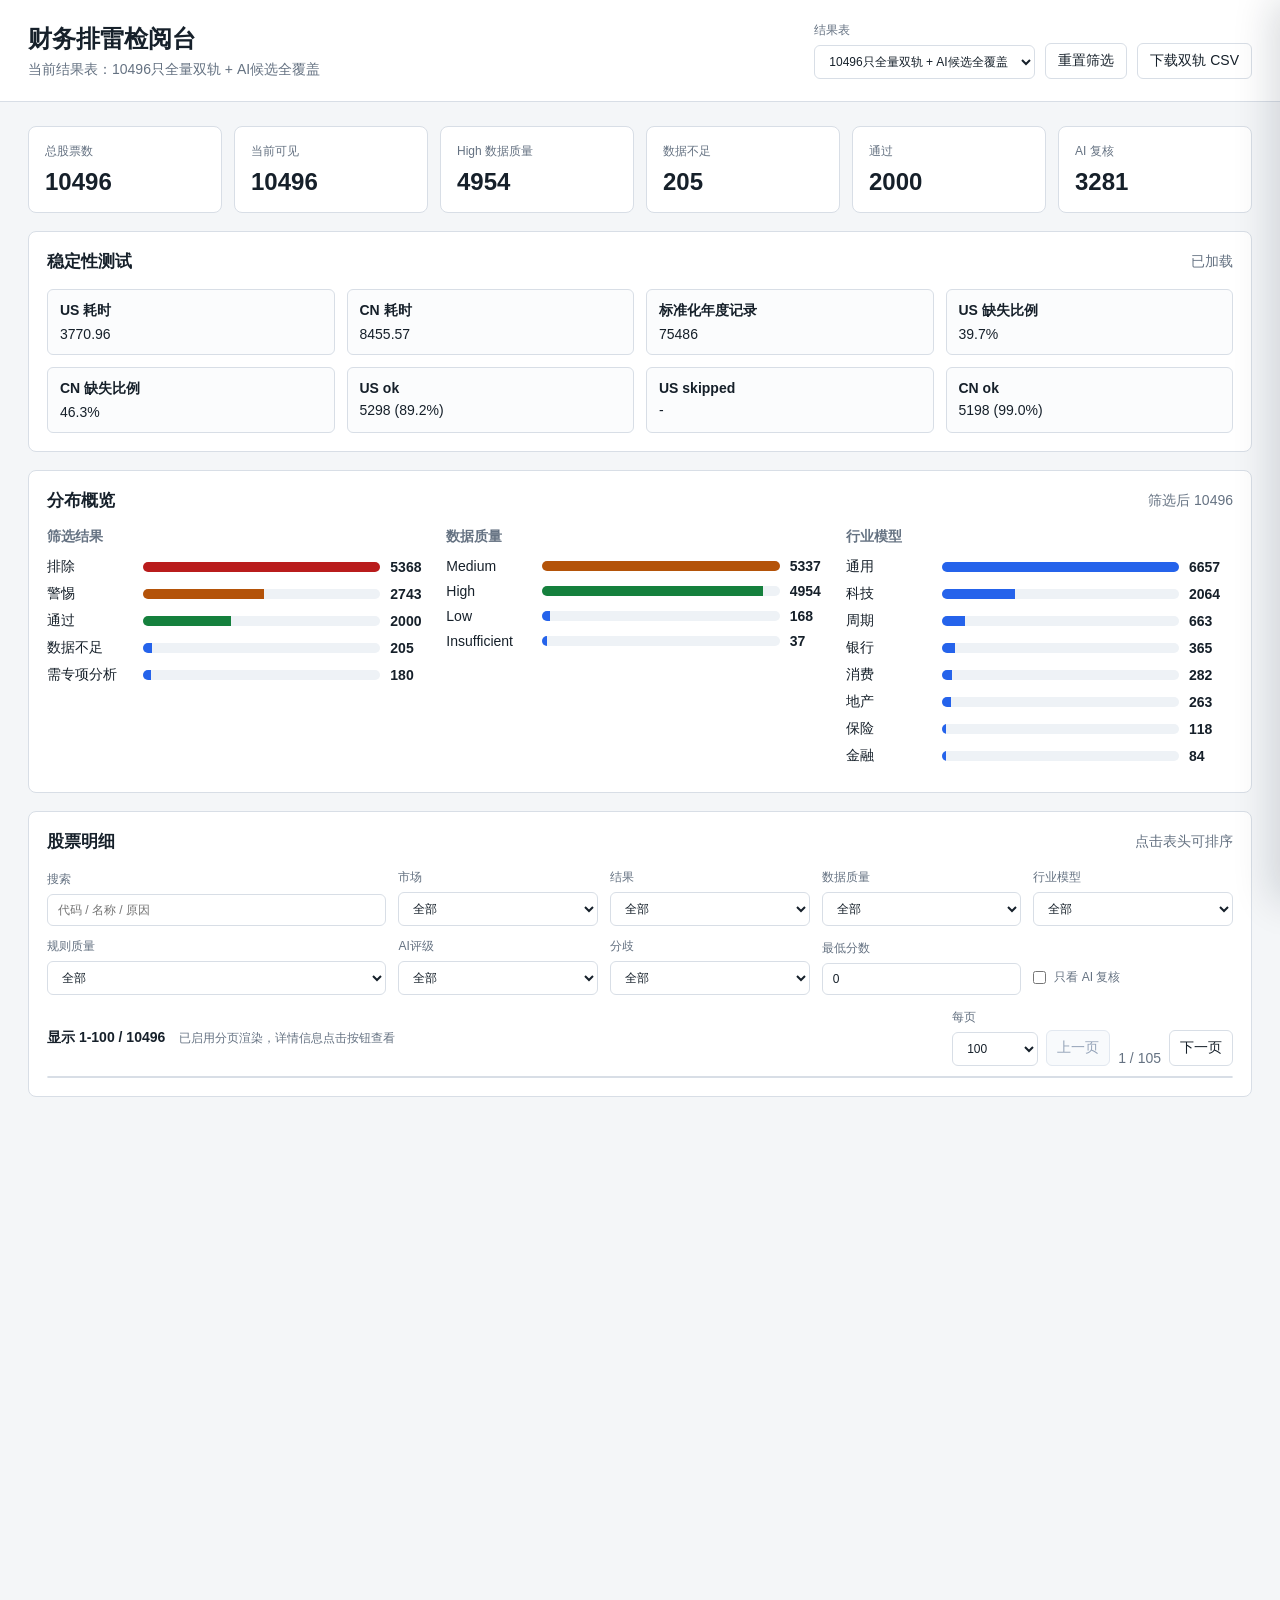
==== public/index.html @ 2f00b743 "Prepare static GitHub Pages dashboard" ====
﻿<!doctype html>
<html lang="zh-CN">
  <head>
    <meta charset="utf-8" />
    <meta name="viewport" content="width=device-width, initial-scale=1" />
    <title>财务排雷检阅台</title>
    <link rel="stylesheet" href="./styles.css" />
  </head>
  <body>
    <header class="topbar">
      <div>
        <h1>财务排雷检阅台</h1>
        <p id="subtitle">优先读取 data/screening/dual_track_investable_all_ai_quality_all.csv；找不到时回退到小样本结果</p>
      </div>
      <div class="actions">
        <label class="dataset-picker">
          结果表
          <select id="datasetSelect"></select>
        </label>
        <button id="resetFilters" type="button">重置筛选</button>
        <a id="downloadCsv" href="./data/screening/dual_track_investable_all_ai_quality_all.csv" download>下载双轨 CSV</a>
      </div>
    </header>

    <main>
      <section class="summary-grid" id="summaryCards"></section>

      <section class="panel">
        <div class="panel-head">
          <h2>稳定性测试</h2>
          <span id="reportStatus">加载中</span>
        </div>
        <div class="report-grid" id="reportGrid"></div>
      </section>

      <section class="panel">
        <div class="panel-head">
          <h2>分布概览</h2>
          <span id="visibleCount"></span>
        </div>
        <div class="charts">
          <div>
            <h3>筛选结果</h3>
            <div id="resultBars" class="bars"></div>
          </div>
          <div>
            <h3>数据质量</h3>
            <div id="qualityBars" class="bars"></div>
          </div>
          <div>
            <h3>行业模型</h3>
            <div id="industryBars" class="bars"></div>
          </div>
        </div>
      </section>

      <section class="panel">
        <div class="panel-head">
          <h2>股票明细</h2>
          <span>点击表头可排序</span>
        </div>
        <div class="filters">
          <label>
            搜索
            <input id="searchInput" type="search" placeholder="代码 / 名称 / 原因" />
          </label>
          <label>
            市场
            <select id="marketFilter"></select>
          </label>
          <label>
            结果
            <select id="resultFilter"></select>
          </label>
          <label>
            数据质量
            <select id="qualityFilter"></select>
          </label>
          <label>
            行业模型
            <select id="industryFilter"></select>
          </label>
          <label>
            规则质量
            <select id="ruleQualityFilter"></select>
          </label>
          <label>
            AI评级
            <select id="aiRatingFilter"></select>
          </label>
          <label>
            分歧
            <select id="disagreementFilter"></select>
          </label>
          <label>
            最低分数
            <input id="minScore" type="number" min="0" max="100" value="0" />
          </label>
          <label class="checkbox-filter">
            <input id="aiOnlyFilter" type="checkbox" />
            只看 AI 复核
          </label>
        </div>
        <div id="traitStatus" class="trait-status" hidden>
          <span id="traitStatusText"></span>
          <button id="clearTraitFilter" type="button">清除特质检索</button>
        </div>
        <div class="table-toolbar">
          <div>
            <strong id="tableRange">-</strong>
            <span id="renderHint"></span>
          </div>
          <div class="pager">
            <label>
              每页
              <select id="pageSizeSelect">
                <option value="50">50</option>
                <option value="100" selected>100</option>
                <option value="200">200</option>
                <option value="500">500</option>
              </select>
            </label>
            <button id="prevPage" type="button">上一页</button>
            <span id="pageStatus">1 / 1</span>
            <button id="nextPage" type="button">下一页</button>
          </div>
        </div>
        <div class="table-wrap" id="tableWrap">
          <table id="resultsTable">
            <thead></thead>
            <tbody></tbody>
          </table>
        </div>
      </section>
    </main>

    <div id="detailOverlay" class="detail-overlay"></div>
    <aside id="detailDrawer" class="detail-drawer" aria-hidden="true">
      <div class="drawer-head">
        <div>
          <h2>股票详情</h2>
          <p>规则排雷、规则质量与 AI 评估</p>
        </div>
        <button id="detailClose" type="button">关闭</button>
      </div>
      <div id="detailContent" class="detail-content"></div>
    </aside>

    <script src="./app.js"></script>
  </body>
</html>
---- public/styles.css ----
:root {
  --bg: #f4f6f8;
  --panel: #ffffff;
  --ink: #16202a;
  --muted: #657282;
  --line: #d8dee6;
  --accent: #0f766e;
  --accent-2: #2563eb;
  --danger: #b91c1c;
  --warn: #b45309;
  --ok: #15803d;
  --insufficient: #6b7280;
}

* {
  box-sizing: border-box;
}

body {
  margin: 0;
  background: var(--bg);
  color: var(--ink);
  font-family: "Microsoft YaHei", "Segoe UI", Arial, sans-serif;
  font-size: 14px;
}

.topbar {
  display: flex;
  align-items: center;
  justify-content: space-between;
  gap: 24px;
  padding: 22px 28px;
  border-bottom: 1px solid var(--line);
  background: var(--panel);
  position: sticky;
  top: 0;
  z-index: 3;
}

h1,
h2,
h3,
p {
  margin: 0;
}

h1 {
  font-size: 24px;
  font-weight: 700;
}

h2 {
  font-size: 17px;
}

h3 {
  font-size: 14px;
  color: var(--muted);
  margin-bottom: 12px;
}

#subtitle {
  margin-top: 6px;
  color: var(--muted);
}

.actions {
  display: flex;
  align-items: end;
  gap: 10px;
  flex-wrap: wrap;
}

.dataset-picker {
  min-width: 220px;
}

button,
a {
  border: 1px solid var(--line);
  background: #fff;
  color: var(--ink);
  padding: 8px 12px;
  border-radius: 6px;
  text-decoration: none;
  cursor: pointer;
  font: inherit;
}

button:hover,
a:hover {
  border-color: var(--accent);
  color: var(--accent);
}

main {
  padding: 24px 28px 40px;
}

.summary-grid,
.report-grid,
.charts,
.filters {
  display: grid;
  gap: 12px;
}

.summary-grid {
  grid-template-columns: repeat(6, minmax(140px, 1fr));
  margin-bottom: 18px;
}

.card,
.panel {
  background: var(--panel);
  border: 1px solid var(--line);
  border-radius: 8px;
}

.card {
  padding: 16px;
}

.card .label {
  color: var(--muted);
  font-size: 12px;
}

.card .value {
  font-size: 24px;
  font-weight: 750;
  margin-top: 8px;
}

.panel {
  margin-top: 18px;
  padding: 18px;
}

.load-error {
  max-width: 760px;
  margin: 32px auto;
}

.load-error p {
  margin-top: 10px;
  color: var(--muted);
  line-height: 1.7;
}

.load-error pre {
  margin: 14px 0 0;
  padding: 12px;
  border-radius: 6px;
  background: #0f172a;
  color: #e2e8f0;
  overflow: auto;
}

.panel-head {
  display: flex;
  justify-content: space-between;
  align-items: center;
  gap: 12px;
  margin-bottom: 16px;
  color: var(--muted);
}

.panel-head h2 {
  color: var(--ink);
}

.report-grid {
  grid-template-columns: repeat(4, minmax(160px, 1fr));
}

.report-item {
  border: 1px solid var(--line);
  border-radius: 6px;
  padding: 12px;
  background: #fbfcfd;
}

.report-item strong {
  display: block;
  margin-bottom: 6px;
}

.charts {
  grid-template-columns: 1fr 1fr 1fr;
}

.bar-row {
  display: grid;
  grid-template-columns: 86px 1fr 44px;
  align-items: center;
  gap: 10px;
  margin: 9px 0;
}

.bar-track {
  height: 10px;
  background: #eef2f6;
  border-radius: 999px;
  overflow: hidden;
}

.bar-fill {
  height: 100%;
  width: 0;
  background: var(--accent-2);
}

.filters {
  grid-template-columns: minmax(240px, 1.7fr) repeat(4, minmax(132px, 1fr));
  align-items: end;
  margin-bottom: 14px;
}

label {
  display: grid;
  gap: 6px;
  color: var(--muted);
  font-size: 12px;
  min-width: 0;
  white-space: nowrap;
}

input,
select {
  width: 100%;
  border: 1px solid var(--line);
  border-radius: 6px;
  padding: 8px 10px;
  font: inherit;
  color: var(--ink);
  background: #fff;
}

.checkbox-filter {
  align-content: end;
  display: flex;
  align-items: center;
  gap: 8px;
  min-height: 36px;
}

.checkbox-filter input {
  width: auto;
  margin: 0;
}

.trait-status {
  display: flex;
  align-items: center;
  gap: 10px;
  margin: 0 0 14px;
  padding: 10px 12px;
  border: 1px solid #b7d6d2;
  border-radius: 6px;
  background: #f4fbfa;
  color: var(--accent);
}

.trait-status[hidden] {
  display: none;
}

.trait-status button {
  padding: 5px 8px;
  font-size: 12px;
}

.table-wrap {
  overflow: auto;
  border: 1px solid var(--line);
  border-radius: 8px;
  max-height: 66vh;
  background: #fff;
  content-visibility: auto;
  contain-intrinsic-size: 900px;
}

.table-toolbar {
  display: flex;
  justify-content: space-between;
  align-items: center;
  gap: 12px;
  margin: 4px 0 10px;
  color: var(--muted);
}

.table-toolbar strong {
  color: var(--ink);
}

#renderHint {
  margin-left: 10px;
  font-size: 12px;
}

.pager {
  display: flex;
  align-items: end;
  gap: 8px;
}

.pager label {
  min-width: 86px;
}

.pager button {
  padding: 8px 10px;
}

.pager button:disabled {
  cursor: not-allowed;
  color: #94a3b8;
  border-color: #e2e8f0;
  background: #f8fafc;
}

table {
  width: 100%;
  border-collapse: collapse;
  min-width: 1500px;
  background: #fff;
}

th,
td {
  border-bottom: 1px solid var(--line);
  padding: 7px 10px;
  text-align: left;
  vertical-align: middle;
  white-space: nowrap;
}

tbody tr:hover {
  background: #f8fafc;
}

th {
  position: sticky;
  top: 0;
  z-index: 2;
  background: #eef3f7;
  color: #334155;
  cursor: pointer;
  user-select: none;
}

.pill {
  display: inline-block;
  border-radius: 999px;
  padding: 3px 8px;
  font-weight: 700;
  font-size: 12px;
}

.pill.pass {
  color: var(--ok);
  background: #dcfce7;
}

.pill.track {
  color: var(--accent-2);
  background: #dbeafe;
}

.pill.warn {
  color: var(--warn);
  background: #fef3c7;
}

.pill.exclude {
  color: var(--danger);
  background: #fee2e2;
}

.pill.special,
.pill.insufficient {
  color: var(--insufficient);
  background: #e5e7eb;
}

.detail-button {
  padding: 5px 9px;
  border-radius: 6px;
  color: var(--accent);
  border-color: #b7d6d2;
  background: #f4fbfa;
  font-size: 12px;
}

.detail-actions {
  display: flex;
  flex-wrap: wrap;
  gap: 8px;
}

.detail-action {
  padding: 6px 9px;
  border-color: #cbd5e1;
  background: #ffffff;
  font-size: 12px;
}

.detail-action:hover {
  border-color: var(--accent);
  color: var(--accent);
}

.detail-overlay {
  position: fixed;
  inset: 0;
  background: rgba(15, 23, 42, 0.22);
  z-index: 8;
  opacity: 0;
  pointer-events: none;
  transition: opacity 0.16s ease;
}

.detail-drawer {
  position: fixed;
  top: 0;
  right: 0;
  width: min(560px, 92vw);
  height: 100vh;
  background: var(--panel);
  border-left: 1px solid var(--line);
  box-shadow: -18px 0 38px rgba(15, 23, 42, 0.16);
  z-index: 9;
  transform: translateX(102%);
  transition: transform 0.18s ease;
  display: flex;
  flex-direction: column;
}

.drawer-open .detail-overlay {
  opacity: 1;
  pointer-events: auto;
}

.drawer-open .detail-drawer {
  transform: translateX(0);
}

.drawer-open #detailOverlay {
  display: block;
}

.drawer-head {
  display: flex;
  align-items: center;
  justify-content: space-between;
  gap: 16px;
  padding: 18px 20px;
  border-bottom: 1px solid var(--line);
}

.drawer-head p,
.detail-title p {
  color: var(--muted);
  margin-top: 4px;
}

.detail-content {
  overflow: auto;
  padding: 18px 20px 28px;
}

.detail-title {
  display: flex;
  justify-content: space-between;
  gap: 14px;
  align-items: flex-start;
  margin-bottom: 16px;
}

.detail-badges {
  display: flex;
  flex-wrap: wrap;
  gap: 6px;
  justify-content: flex-end;
}

.detail-section {
  border-top: 1px solid var(--line);
  padding-top: 14px;
  margin-top: 14px;
}

.detail-section h3 {
  color: var(--ink);
  margin-bottom: 10px;
}

.detail-grid {
  display: grid;
  grid-template-columns: 1fr 1fr;
  gap: 8px;
}

.detail-item {
  border: 1px solid var(--line);
  border-radius: 6px;
  padding: 8px 10px;
  background: #fbfcfd;
}

.detail-item span {
  display: block;
  color: var(--muted);
  font-size: 12px;
  margin-bottom: 4px;
}

.detail-item strong {
  font-size: 13px;
}

.detail-text {
  margin-top: 10px;
  padding: 10px 12px;
  border: 1px solid var(--line);
  border-radius: 6px;
  background: #fbfcfd;
}

.detail-text h4 {
  margin: 0 0 6px;
  font-size: 13px;
}

.detail-text p {
  margin: 0;
  line-height: 1.65;
  white-space: pre-wrap;
}

@media (max-width: 1100px) {
  .summary-grid,
  .charts,
  .report-grid,
  .filters {
    grid-template-columns: 1fr 1fr;
  }
}

@media (max-width: 720px) {
  .topbar {
    align-items: flex-start;
    flex-direction: column;
  }

  main {
    padding: 16px;
  }

  .summary-grid,
  .charts,
  .report-grid,
  .filters {
    grid-template-columns: 1fr;
  }
}
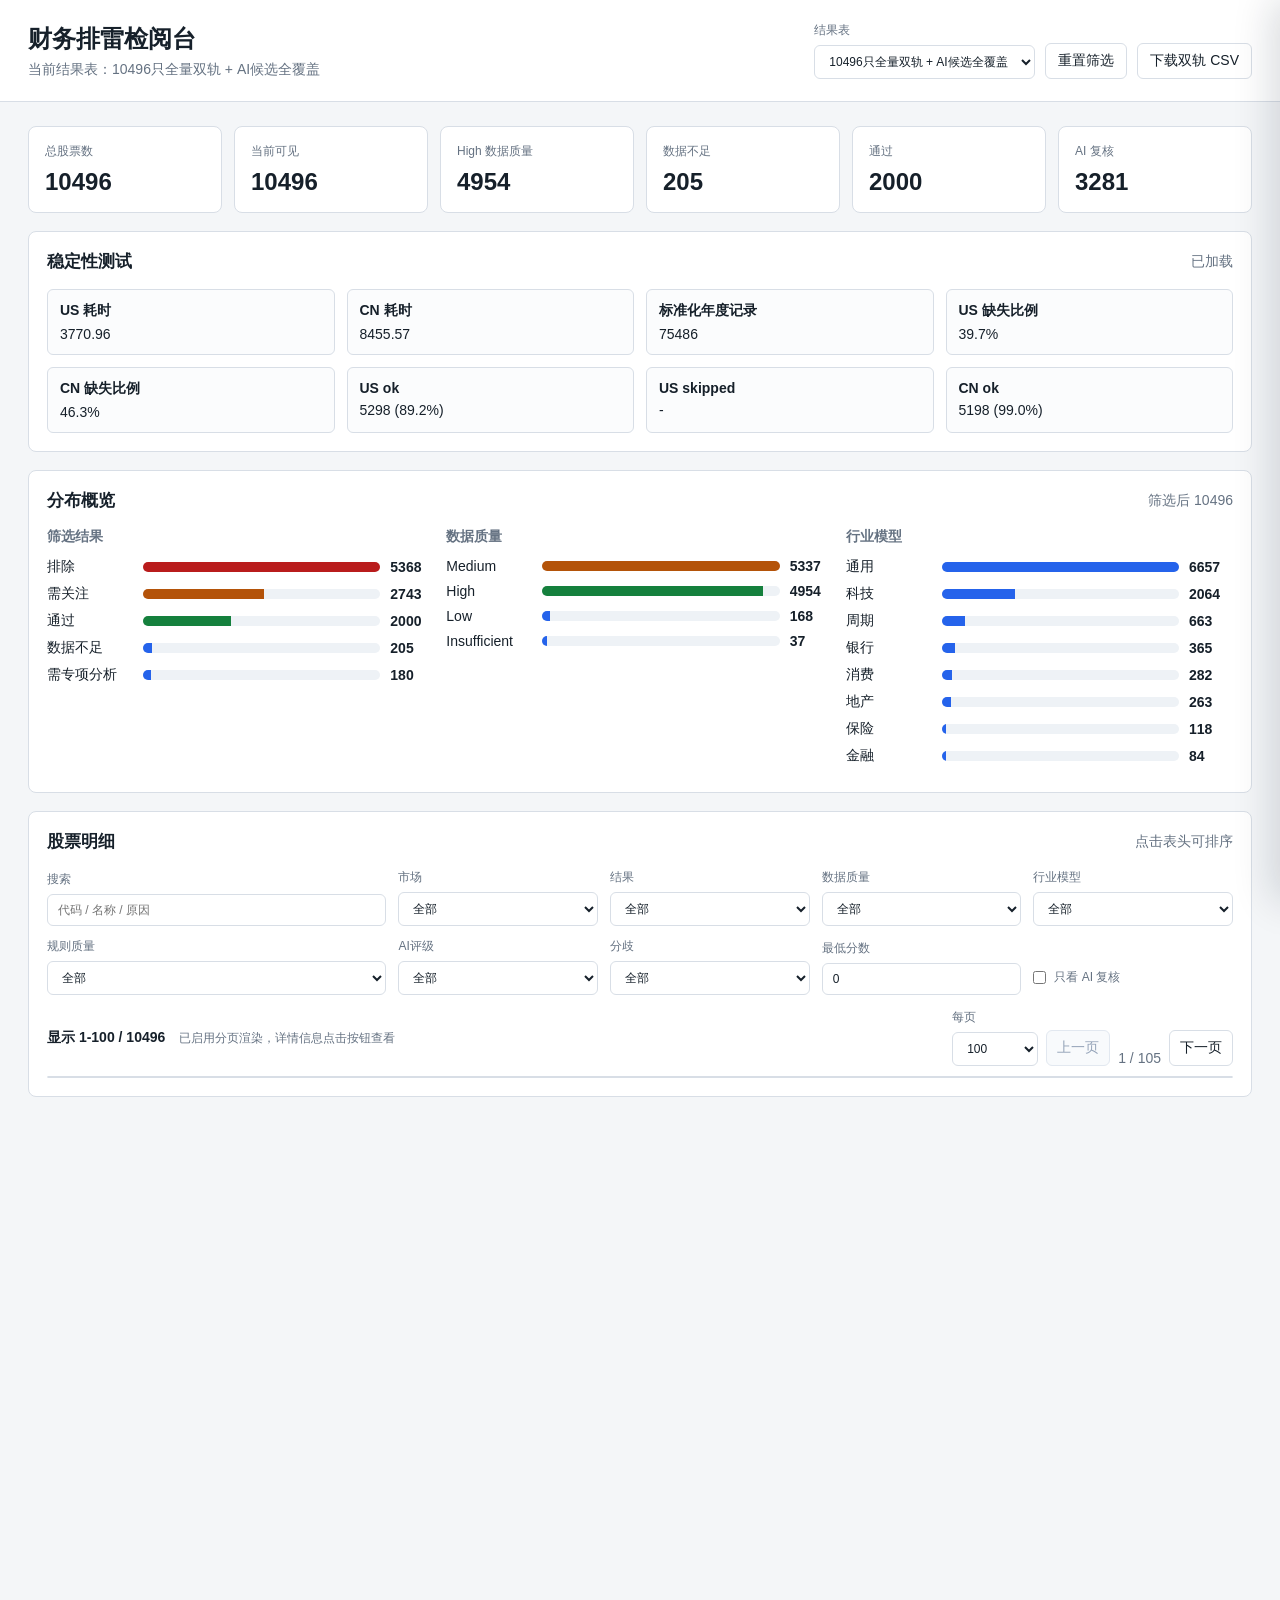
==== commit 101d7cf5: "Bust dashboard asset cache" ====
--- a/public/index.html
+++ b/public/index.html
@@ -4,7 +4,7 @@
     <meta charset="utf-8" />
     <meta name="viewport" content="width=device-width, initial-scale=1" />
     <title>财务排雷检阅台</title>
-    <link rel="stylesheet" href="./styles.css" />
+    <link rel="stylesheet" href="./styles.css?v=20260519-risk-semantics" />
   </head>
   <body>
     <header class="topbar">
@@ -146,7 +146,7 @@
       <div id="detailContent" class="detail-content"></div>
     </aside>
 
-    <script src="./app.js"></script>
+    <script src="./app.js?v=20260519-risk-semantics"></script>
   </body>
 </html>
 
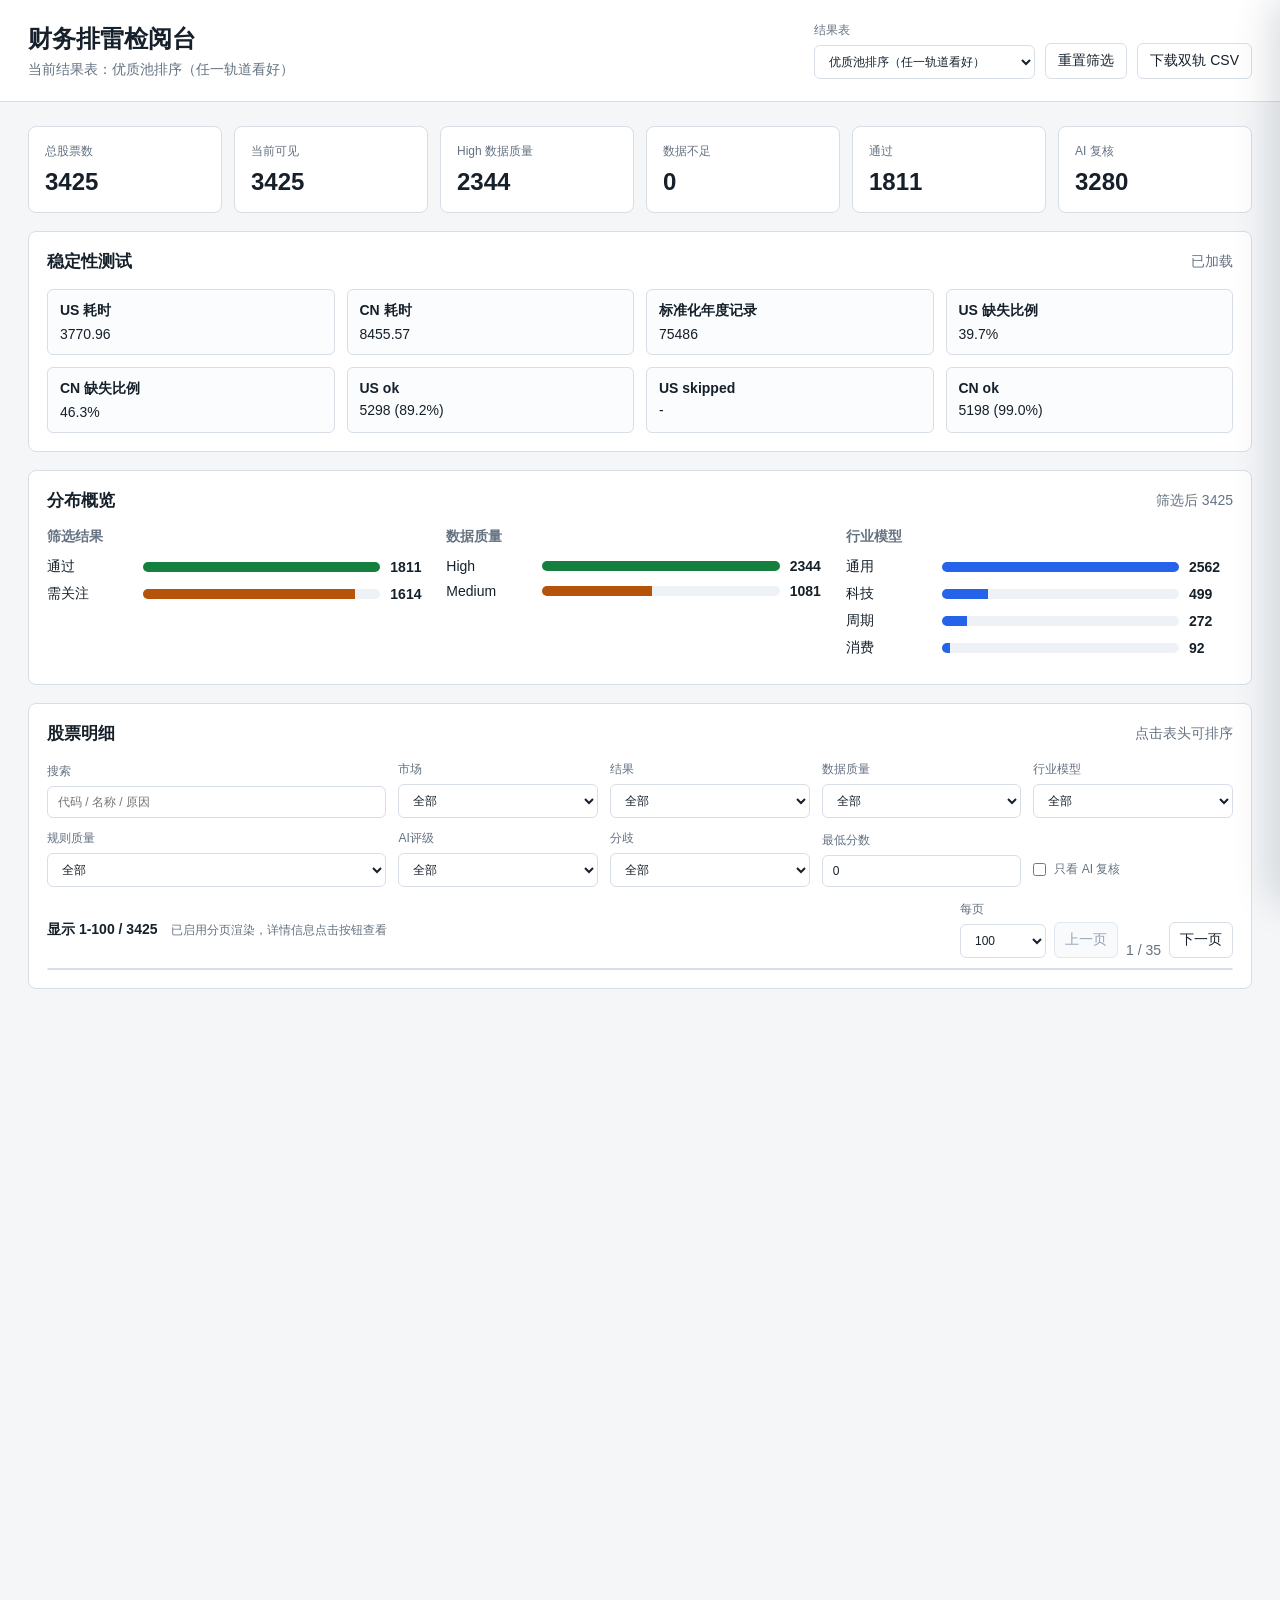
==== commit 0b3c04f7: "Add quality pool ranking" ====
--- a/public/index.html
+++ b/public/index.html
@@ -4,7 +4,7 @@
     <meta charset="utf-8" />
     <meta name="viewport" content="width=device-width, initial-scale=1" />
     <title>财务排雷检阅台</title>
-    <link rel="stylesheet" href="./styles.css?v=20260519-risk-semantics" />
+    <link rel="stylesheet" href="./styles.css?v=20260520-quality-pool" />
   </head>
   <body>
     <header class="topbar">
@@ -146,7 +146,7 @@
       <div id="detailContent" class="detail-content"></div>
     </aside>
 
-    <script src="./app.js?v=20260519-risk-semantics"></script>
+    <script src="./app.js?v=20260520-quality-pool"></script>
   </body>
 </html>
 
--- a/public/styles.css
+++ b/public/styles.css
@@ -322,8 +322,9 @@
 
 table {
   width: 100%;
+  table-layout: fixed;
   border-collapse: collapse;
-  min-width: 1500px;
+  min-width: 2060px;
   background: #fff;
 }
 
@@ -334,6 +335,8 @@
   text-align: left;
   vertical-align: middle;
   white-space: nowrap;
+  overflow: hidden;
+  text-overflow: ellipsis;
 }
 
 tbody tr:hover {
@@ -348,6 +351,68 @@
   color: #334155;
   cursor: pointer;
   user-select: none;
+}
+
+.help-button {
+  width: 16px;
+  height: 16px;
+  margin-left: 4px;
+  padding: 0;
+  border-radius: 999px;
+  border-color: #94a3b8;
+  background: #fff;
+  color: #475569;
+  font-size: 11px;
+  font-weight: 800;
+  line-height: 14px;
+  vertical-align: super;
+}
+
+.help-button:hover {
+  border-color: var(--accent-2);
+  color: var(--accent-2);
+}
+
+.help-overlay {
+  position: fixed;
+  inset: 0;
+  z-index: 12;
+  display: grid;
+  place-items: center;
+  padding: 18px;
+  background: rgba(15, 23, 42, 0.24);
+}
+
+.help-popover {
+  width: min(560px, 94vw);
+  border: 1px solid var(--line);
+  border-radius: 8px;
+  background: #fff;
+  box-shadow: 0 24px 60px rgba(15, 23, 42, 0.18);
+  padding: 16px;
+}
+
+.help-head {
+  display: flex;
+  align-items: center;
+  justify-content: space-between;
+  gap: 12px;
+  margin-bottom: 10px;
+}
+
+.help-head h3 {
+  margin: 0;
+  color: var(--ink);
+}
+
+.help-close {
+  padding: 5px 8px;
+  font-size: 12px;
+}
+
+.help-popover p {
+  color: #334155;
+  line-height: 1.75;
 }
 
 .pill {
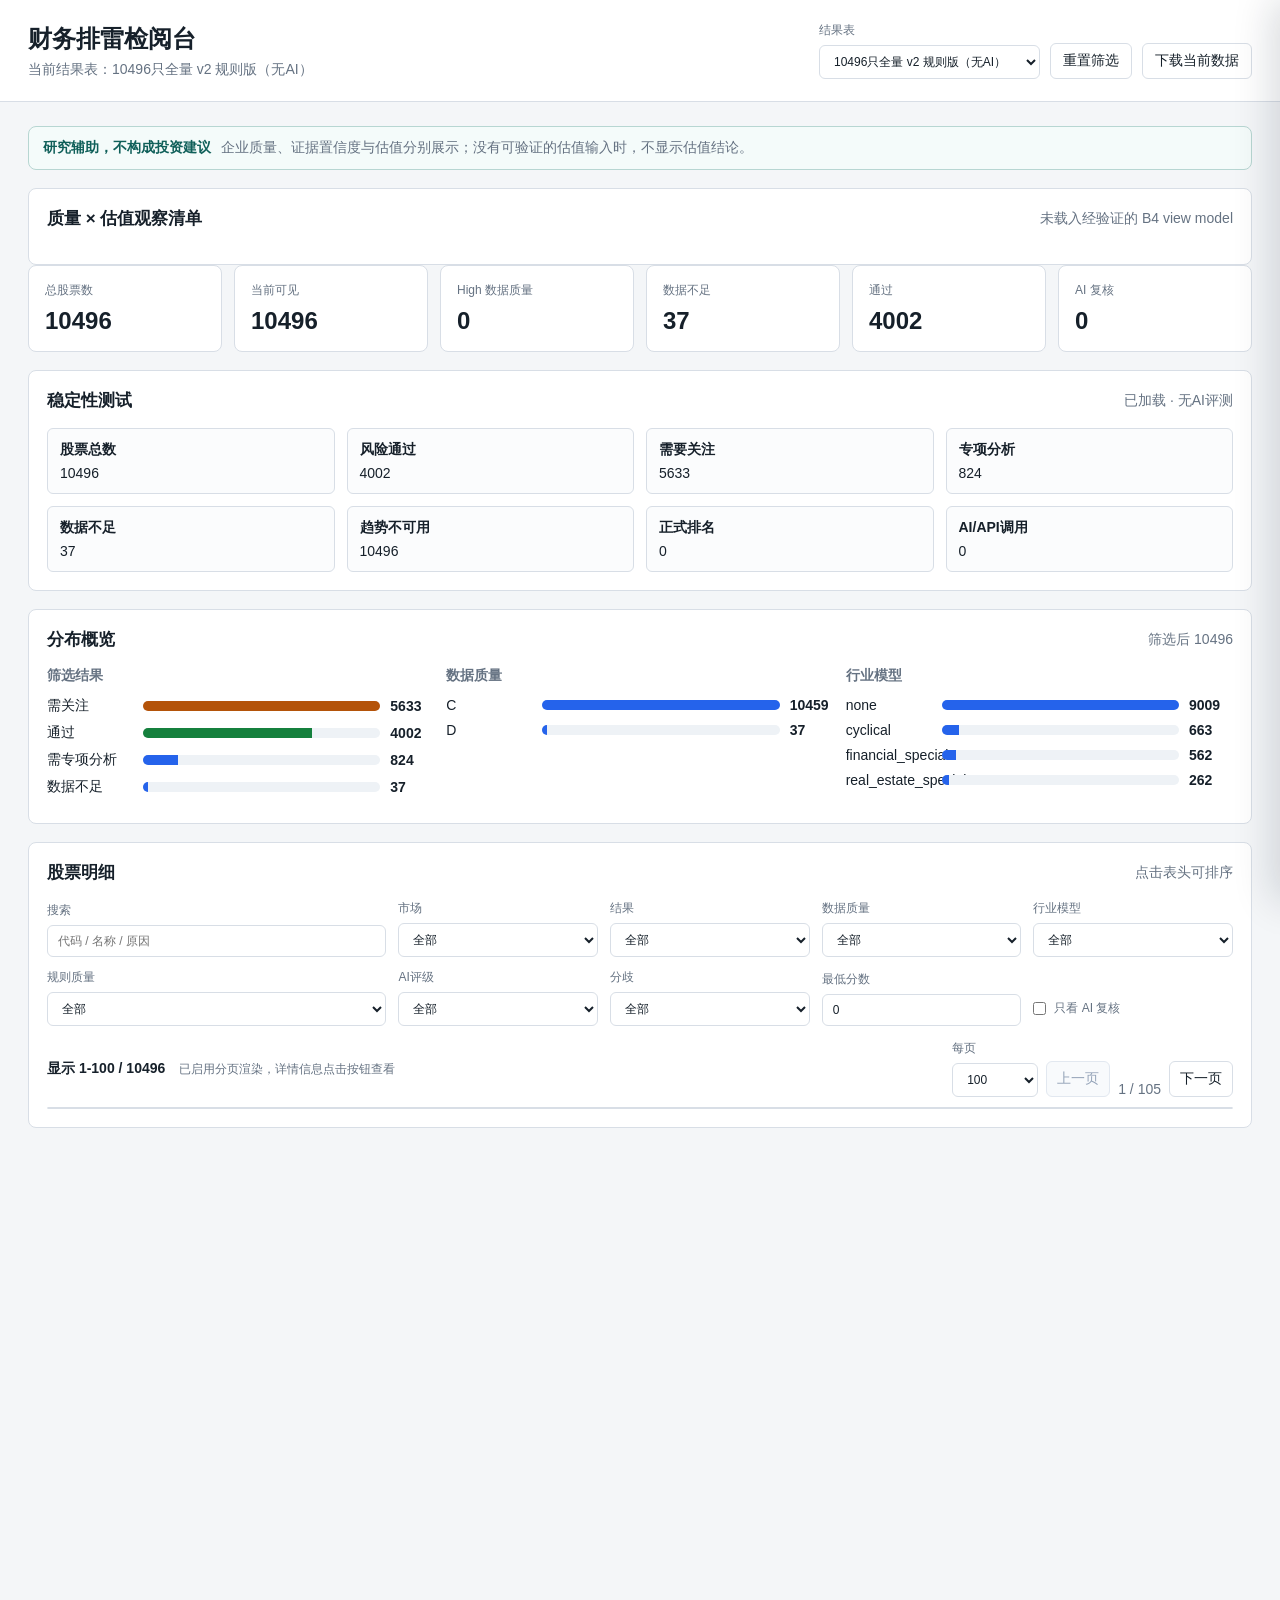
==== commit dae37a26: "Publish v2 rules-only screening dataset" ====
--- a/public/index.html
+++ b/public/index.html
@@ -10,7 +10,7 @@
     <header class="topbar">
       <div>
         <h1>财务排雷检阅台</h1>
-        <p id="subtitle">优先读取 data/screening/dual_track_investable_all_ai_quality_all.csv；找不到时回退到小样本结果</p>
+        <p id="subtitle">默认展示最新 investment_screen_v2 全量规则结果（无AI评测）</p>
       </div>
       <div class="actions">
         <label class="dataset-picker">
@@ -18,11 +18,24 @@
           <select id="datasetSelect"></select>
         </label>
         <button id="resetFilters" type="button">重置筛选</button>
-        <a id="downloadCsv" href="./data/screening/dual_track_investable_all_ai_quality_all.csv" download>下载双轨 CSV</a>
+        <a id="downloadCsv" href="./data/screening/investment_screen_v2_investable_all_summary.csv" download>下载当前数据</a>
       </div>
     </header>
 
     <main>
+      <section class="b4-boundary" aria-label="B4 research boundary">
+        <strong>研究辅助，不构成投资建议</strong>
+        <span>企业质量、证据置信度与估值分别展示；没有可验证的估值输入时，不显示估值结论。</span>
+      </section>
+
+      <section class="panel b4-watchlist-panel" id="b4WatchlistPanel">
+        <div class="panel-head">
+          <h2>质量 × 估值观察清单</h2>
+          <span id="b4WatchlistStatus">未载入经验证的 B4 view model</span>
+        </div>
+        <div class="b4-watchlist-grid" id="b4WatchlistGrid"></div>
+      </section>
+
       <section class="summary-grid" id="summaryCards"></section>
 
       <section class="panel">
--- a/public/styles.css
+++ b/public/styles.css
@@ -135,6 +135,47 @@
 .panel {
   margin-top: 18px;
   padding: 18px;
+}
+
+.b4-boundary {
+  display: flex;
+  gap: 10px;
+  align-items: baseline;
+  margin-bottom: 18px;
+  padding: 12px 14px;
+  border: 1px solid #b7d6d2;
+  border-radius: 8px;
+  background: #f4fbfa;
+  color: #0f5f59;
+}
+
+.b4-boundary span {
+  color: var(--muted);
+}
+
+.b4-watchlist-grid {
+  display: grid;
+  grid-template-columns: repeat(4, minmax(160px, 1fr));
+  gap: 10px;
+}
+
+.b4-watchlist-card {
+  border: 1px solid var(--line);
+  border-radius: 6px;
+  padding: 10px;
+  background: #fbfcfd;
+}
+
+.b4-watchlist-card span {
+  display: block;
+  color: var(--muted);
+  font-size: 12px;
+  margin-bottom: 5px;
+}
+
+.b4-watchlist-card strong {
+  display: block;
+  overflow-wrap: anywhere;
 }
 
 .load-error {
@@ -608,6 +649,7 @@
   .summary-grid,
   .charts,
   .report-grid,
+  .b4-watchlist-grid,
   .filters {
     grid-template-columns: 1fr 1fr;
   }
@@ -626,6 +668,7 @@
   .summary-grid,
   .charts,
   .report-grid,
+  .b4-watchlist-grid,
   .filters {
     grid-template-columns: 1fr;
   }
